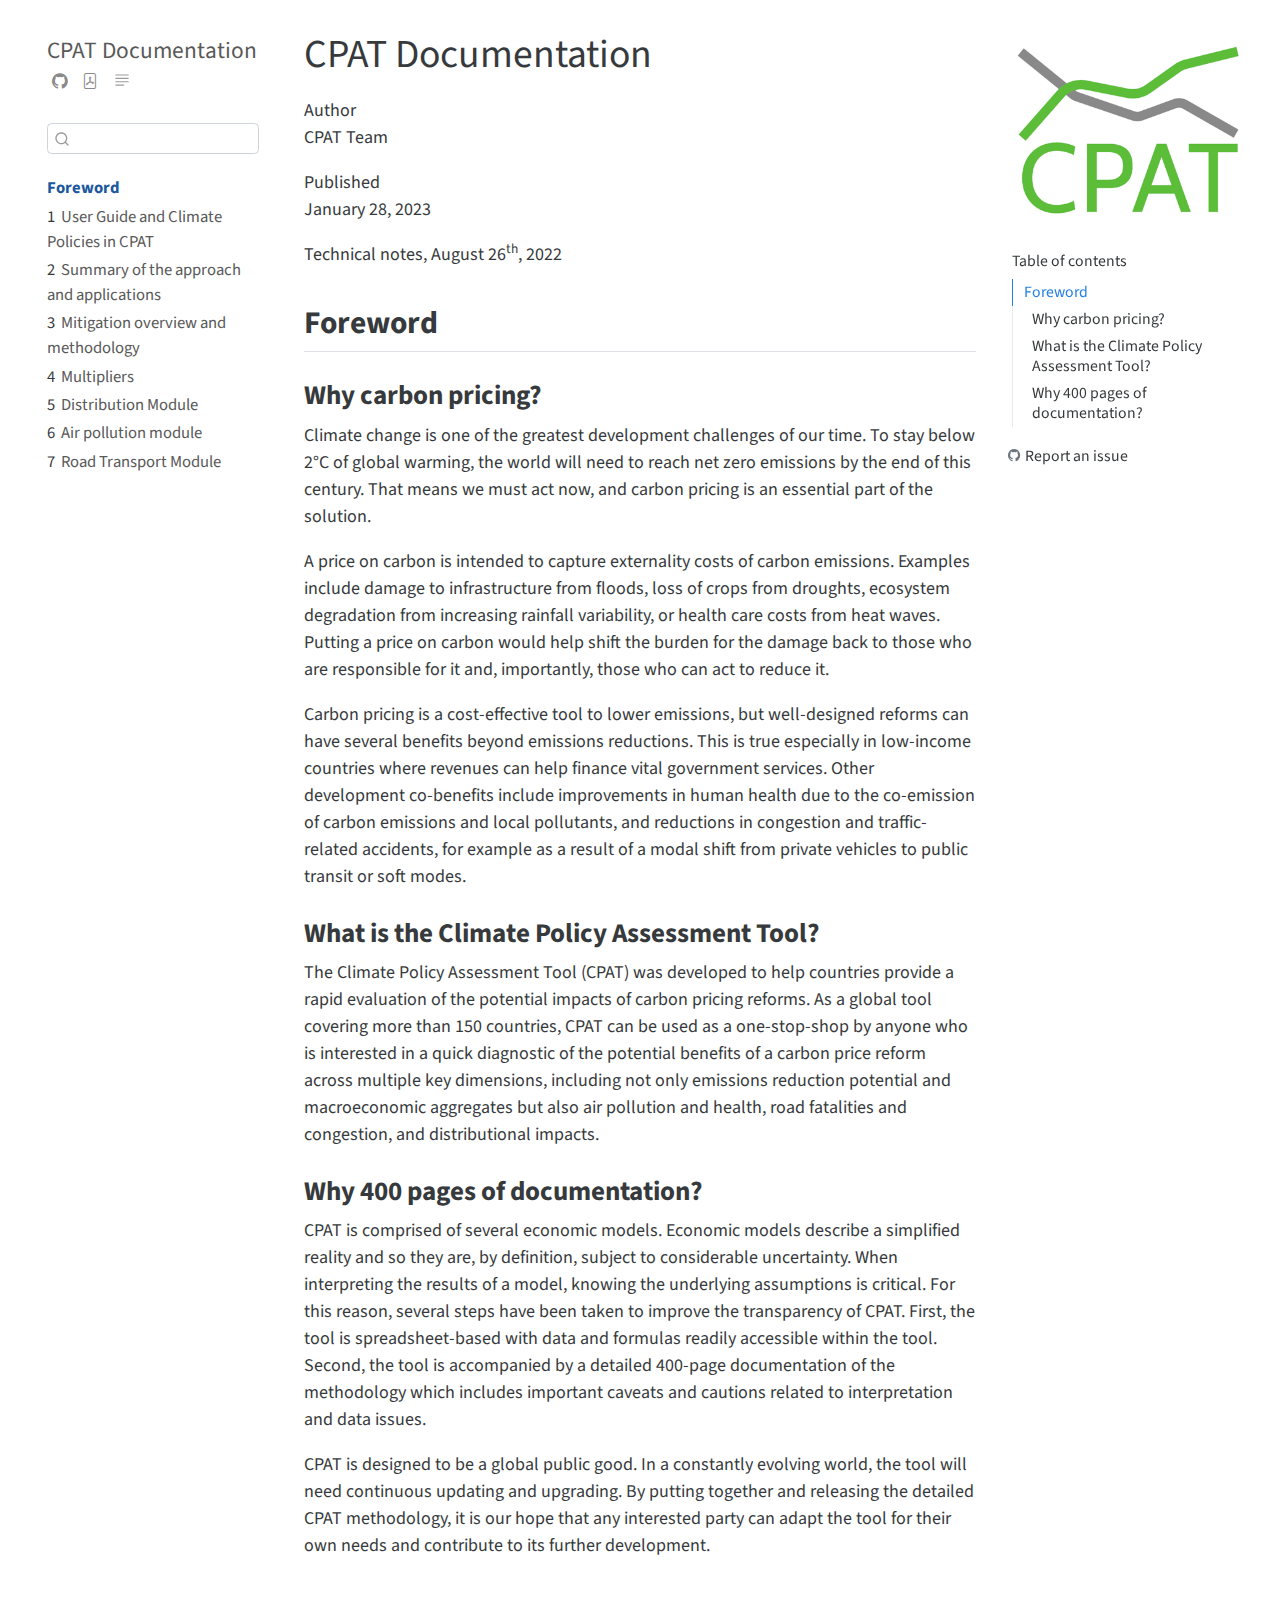
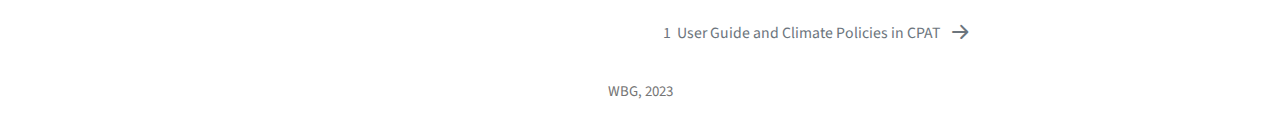
==== docs/index.html @ 5f203716 "Initial commit" ====
<!DOCTYPE html>
<html xmlns="http://www.w3.org/1999/xhtml" lang="en" xml:lang="en"><head>

<meta charset="utf-8">
<meta name="generator" content="quarto-1.2.313">

<meta name="viewport" content="width=device-width, initial-scale=1.0, user-scalable=yes">

<meta name="author" content="CPAT Team">
<meta name="dcterms.date" content="2023-01-28">

<title>CPAT Documentation</title>
<style>
code{white-space: pre-wrap;}
span.smallcaps{font-variant: small-caps;}
div.columns{display: flex; gap: min(4vw, 1.5em);}
div.column{flex: auto; overflow-x: auto;}
div.hanging-indent{margin-left: 1.5em; text-indent: -1.5em;}
ul.task-list{list-style: none;}
ul.task-list li input[type="checkbox"] {
  width: 0.8em;
  margin: 0 0.8em 0.2em -1.6em;
  vertical-align: middle;
}
</style>


<script src="site_libs/quarto-nav/quarto-nav.js"></script>
<script src="site_libs/quarto-nav/headroom.min.js"></script>
<script src="site_libs/clipboard/clipboard.min.js"></script>
<script src="site_libs/quarto-search/autocomplete.umd.js"></script>
<script src="site_libs/quarto-search/fuse.min.js"></script>
<script src="site_libs/quarto-search/quarto-search.js"></script>
<meta name="quarto:offset" content="./">
<link href="./01_User_Guide.html" rel="next">
<link href="././00/media/image1.png" rel="icon" type="image/png">
<script src="site_libs/quarto-html/quarto.js"></script>
<script src="site_libs/quarto-html/popper.min.js"></script>
<script src="site_libs/quarto-html/tippy.umd.min.js"></script>
<script src="site_libs/quarto-html/anchor.min.js"></script>
<link href="site_libs/quarto-html/tippy.css" rel="stylesheet">
<link href="site_libs/quarto-html/quarto-syntax-highlighting.css" rel="stylesheet" id="quarto-text-highlighting-styles">
<script src="site_libs/bootstrap/bootstrap.min.js"></script>
<link href="site_libs/bootstrap/bootstrap-icons.css" rel="stylesheet">
<link href="site_libs/bootstrap/bootstrap.min.css" rel="stylesheet" id="quarto-bootstrap" data-mode="light">
<script id="quarto-search-options" type="application/json">{
  "location": "sidebar",
  "copy-button": false,
  "collapse-after": 3,
  "panel-placement": "start",
  "type": "textbox",
  "limit": 20,
  "language": {
    "search-no-results-text": "No results",
    "search-matching-documents-text": "matching documents",
    "search-copy-link-title": "Copy link to search",
    "search-hide-matches-text": "Hide additional matches",
    "search-more-match-text": "more match in this document",
    "search-more-matches-text": "more matches in this document",
    "search-clear-button-title": "Clear",
    "search-detached-cancel-button-title": "Cancel",
    "search-submit-button-title": "Submit"
  }
}</script>


</head>

<body class="nav-sidebar floating">

<div id="quarto-search-results"></div>
  <header id="quarto-header" class="headroom fixed-top">
  <nav class="quarto-secondary-nav" data-bs-toggle="collapse" data-bs-target="#quarto-sidebar" aria-controls="quarto-sidebar" aria-expanded="false" aria-label="Toggle sidebar navigation" onclick="if (window.quartoToggleHeadroom) { window.quartoToggleHeadroom(); }">
    <div class="container-fluid d-flex justify-content-between">
      <h1 class="quarto-secondary-nav-title">CPAT Documentation</h1>
      <button type="button" class="quarto-btn-toggle btn" aria-label="Show secondary navigation">
        <i class="bi bi-chevron-right"></i>
      </button>
    </div>
  </nav>
</header>
<!-- content -->
<div id="quarto-content" class="quarto-container page-columns page-rows-contents page-layout-article">
<!-- sidebar -->
  <nav id="quarto-sidebar" class="sidebar collapse sidebar-navigation floating overflow-auto">
    <div class="pt-lg-2 mt-2 text-left sidebar-header">
    <div class="sidebar-title mb-0 py-0">
      <a href="./">CPAT Documentation</a> 
        <div class="sidebar-tools-main tools-wide">
    <a href="https://github.com/" title="Source Code" class="sidebar-tool px-1"><i class="bi bi-github"></i></a>
    <a href="./CPAT-Documentation.pdf" title="Download PDF" class="sidebar-tool px-1"><i class="bi bi-file-pdf"></i></a>
  <a href="" class="quarto-reader-toggle sidebar-tool" onclick="window.quartoToggleReader(); return false;" title="Toggle reader mode">
  <div class="quarto-reader-toggle-btn">
  <i class="bi"></i>
  </div>
</a>
</div>
    </div>
      </div>
      <div class="mt-2 flex-shrink-0 align-items-center">
        <div class="sidebar-search">
        <div id="quarto-search" class="" title="Search"></div>
        </div>
      </div>
    <div class="sidebar-menu-container"> 
    <ul class="list-unstyled mt-1">
        <li class="sidebar-item">
  <div class="sidebar-item-container"> 
  <a href="./index.html" class="sidebar-item-text sidebar-link active"><strong>Foreword</strong></a>
  </div>
</li>
        <li class="sidebar-item">
  <div class="sidebar-item-container"> 
  <a href="./01_User_Guide.html" class="sidebar-item-text sidebar-link"><span class="chapter-number">1</span>&nbsp; <span class="chapter-title">User Guide and Climate Policies in CPAT</span></a>
  </div>
</li>
        <li class="sidebar-item">
  <div class="sidebar-item-container"> 
  <a href="./02_Summary.html" class="sidebar-item-text sidebar-link"><span class="chapter-number">2</span>&nbsp; <span class="chapter-title">Summary of the approach and applications</span></a>
  </div>
</li>
        <li class="sidebar-item">
  <div class="sidebar-item-container"> 
  <a href="./03_Mitigation.html" class="sidebar-item-text sidebar-link"><span class="chapter-number">3</span>&nbsp; <span class="chapter-title">Mitigation overview and methodology</span></a>
  </div>
</li>
        <li class="sidebar-item">
  <div class="sidebar-item-container"> 
  <a href="./04_Multipliers.html" class="sidebar-item-text sidebar-link"><span class="chapter-number">4</span>&nbsp; <span class="chapter-title">Multipliers</span></a>
  </div>
</li>
        <li class="sidebar-item">
  <div class="sidebar-item-container"> 
  <a href="./05_Distribution.html" class="sidebar-item-text sidebar-link"><span class="chapter-number">5</span>&nbsp; <span class="chapter-title">Distribution Module</span></a>
  </div>
</li>
        <li class="sidebar-item">
  <div class="sidebar-item-container"> 
  <a href="./06_Air_pollution.html" class="sidebar-item-text sidebar-link"><span class="chapter-number">6</span>&nbsp; <span class="chapter-title">Air pollution module</span></a>
  </div>
</li>
        <li class="sidebar-item">
  <div class="sidebar-item-container"> 
  <a href="./07_Road_Transport.html" class="sidebar-item-text sidebar-link"><span class="chapter-number">7</span>&nbsp; <span class="chapter-title">Road Transport Module</span></a>
  </div>
</li>
    </ul>
    </div>
</nav>
<!-- margin-sidebar -->
    <div id="quarto-margin-sidebar" class="sidebar margin-sidebar"><div class="quarto-margin-header"><div class="margin-header-item">
<p><img src="./00/media/image1.png" class="img-fluid"></p>
</div></div>
        <nav id="TOC" role="doc-toc" class="toc-active">
    <h2 id="toc-title">Table of contents</h2>
   
  <ul>
  <li><a href="#foreword" id="toc-foreword" class="nav-link active" data-scroll-target="#foreword"><strong>Foreword</strong></a>
  <ul>
  <li><a href="#why-carbon-pricing" id="toc-why-carbon-pricing" class="nav-link" data-scroll-target="#why-carbon-pricing"><strong>Why carbon pricing?</strong></a></li>
  <li><a href="#what-is-the-climate-policy-assessment-tool" id="toc-what-is-the-climate-policy-assessment-tool" class="nav-link" data-scroll-target="#what-is-the-climate-policy-assessment-tool"><strong>What is the Climate Policy Assessment Tool?</strong></a></li>
  <li><a href="#why-400-pages-of-documentation" id="toc-why-400-pages-of-documentation" class="nav-link" data-scroll-target="#why-400-pages-of-documentation"><strong>Why 400 pages of documentation?</strong></a></li>
  </ul></li>
  </ul>
<div class="toc-actions"><div><i class="bi bi-github"></i></div><div class="action-links"><p><a href="https://github.com/issues/new" class="toc-action">Report an issue</a></p></div></div></nav>
    </div>
<!-- main -->
<main class="content" id="quarto-document-content">

<header id="title-block-header" class="quarto-title-block default">
<div class="quarto-title">
<h1 class="title d-none d-lg-block">CPAT Documentation</h1>
</div>



<div class="quarto-title-meta">

    <div>
    <div class="quarto-title-meta-heading">Author</div>
    <div class="quarto-title-meta-contents">
             <p>CPAT Team </p>
          </div>
  </div>
    
    <div>
    <div class="quarto-title-meta-heading">Published</div>
    <div class="quarto-title-meta-contents">
      <p class="date">January 28, 2023</p>
    </div>
  </div>
  
    
  </div>
  

</header>

<p>
Technical notes, August 26<sup>th</sup>, 2022
</p>
<section id="foreword" class="level2 unnumbered">
<h2 class="unnumbered anchored" data-anchor-id="foreword"><strong>Foreword</strong></h2>
<section id="why-carbon-pricing" class="level3 unnumbered">
<h3 class="unnumbered anchored" data-anchor-id="why-carbon-pricing"><strong>Why carbon pricing?</strong></h3>
<p>Climate change is one of the greatest development challenges of our time. To stay below 2°C of global warming, the world will need to reach net zero emissions by the end of this century. That means we must act now, and carbon pricing is an essential part of the solution.</p>
<p>A price on carbon is intended to capture externality costs of carbon emissions. Examples include damage to infrastructure from floods, loss of crops from droughts, ecosystem degradation from increasing rainfall variability, or health care costs from heat waves. Putting a price on carbon would help shift the burden for the damage back to those who are responsible for it and, importantly, those who can act to reduce it.</p>
<p>Carbon pricing is a cost-effective tool to lower emissions, but well-designed reforms can have several benefits beyond emissions reductions. This is true especially in low-income countries where revenues can help finance vital government services. Other development co-benefits include improvements in human health due to the co-emission of carbon emissions and local pollutants, and reductions in congestion and traffic-related accidents, for example as a result of a modal shift from private vehicles to public transit or soft modes.</p>
</section>
<section id="what-is-the-climate-policy-assessment-tool" class="level3 unnumbered">
<h3 class="unnumbered anchored" data-anchor-id="what-is-the-climate-policy-assessment-tool"><strong>What is the Climate Policy Assessment Tool?</strong></h3>
<p>The Climate Policy Assessment Tool (CPAT) was developed to help countries provide a rapid evaluation of the potential impacts of carbon pricing reforms. As a global tool covering more than 150 countries, CPAT can be used as a one-stop-shop by anyone who is interested in a quick diagnostic of the potential benefits of a carbon price reform across multiple key dimensions, including not only emissions reduction potential and macroeconomic aggregates but also air pollution and health, road fatalities and congestion, and distributional impacts.</p>
</section>
<section id="why-400-pages-of-documentation" class="level3 unnumbered">
<h3 class="unnumbered anchored" data-anchor-id="why-400-pages-of-documentation"><strong>Why 400 pages of documentation?</strong></h3>
<p>CPAT is comprised of several economic models. Economic models describe a simplified reality and so they are, by definition, subject to considerable uncertainty. When interpreting the results of a model, knowing the underlying assumptions is critical. For this reason, several steps have been taken to improve the transparency of CPAT. First, the tool is spreadsheet-based with data and formulas readily accessible within the tool. Second, the tool is accompanied by a detailed 400-page documentation of the methodology which includes important caveats and cautions related to interpretation and data issues.</p>
<p>CPAT is designed to be a global public good. In a constantly evolving world, the tool will need continuous updating and upgrading. By putting together and releasing the detailed CPAT methodology, it is our hope that any interested party can adapt the tool for their own needs and contribute to its further development.</p>


</section>
</section>

</main> <!-- /main -->
<script id="quarto-html-after-body" type="application/javascript">
window.document.addEventListener("DOMContentLoaded", function (event) {
  const toggleBodyColorMode = (bsSheetEl) => {
    const mode = bsSheetEl.getAttribute("data-mode");
    const bodyEl = window.document.querySelector("body");
    if (mode === "dark") {
      bodyEl.classList.add("quarto-dark");
      bodyEl.classList.remove("quarto-light");
    } else {
      bodyEl.classList.add("quarto-light");
      bodyEl.classList.remove("quarto-dark");
    }
  }
  const toggleBodyColorPrimary = () => {
    const bsSheetEl = window.document.querySelector("link#quarto-bootstrap");
    if (bsSheetEl) {
      toggleBodyColorMode(bsSheetEl);
    }
  }
  toggleBodyColorPrimary();  
  const icon = "";
  const anchorJS = new window.AnchorJS();
  anchorJS.options = {
    placement: 'right',
    icon: icon
  };
  anchorJS.add('.anchored');
  const clipboard = new window.ClipboardJS('.code-copy-button', {
    target: function(trigger) {
      return trigger.previousElementSibling;
    }
  });
  clipboard.on('success', function(e) {
    // button target
    const button = e.trigger;
    // don't keep focus
    button.blur();
    // flash "checked"
    button.classList.add('code-copy-button-checked');
    var currentTitle = button.getAttribute("title");
    button.setAttribute("title", "Copied!");
    let tooltip;
    if (window.bootstrap) {
      button.setAttribute("data-bs-toggle", "tooltip");
      button.setAttribute("data-bs-placement", "left");
      button.setAttribute("data-bs-title", "Copied!");
      tooltip = new bootstrap.Tooltip(button, 
        { trigger: "manual", 
          customClass: "code-copy-button-tooltip",
          offset: [0, -8]});
      tooltip.show();    
    }
    setTimeout(function() {
      if (tooltip) {
        tooltip.hide();
        button.removeAttribute("data-bs-title");
        button.removeAttribute("data-bs-toggle");
        button.removeAttribute("data-bs-placement");
      }
      button.setAttribute("title", currentTitle);
      button.classList.remove('code-copy-button-checked');
    }, 1000);
    // clear code selection
    e.clearSelection();
  });
  function tippyHover(el, contentFn) {
    const config = {
      allowHTML: true,
      content: contentFn,
      maxWidth: 500,
      delay: 100,
      arrow: false,
      appendTo: function(el) {
          return el.parentElement;
      },
      interactive: true,
      interactiveBorder: 10,
      theme: 'quarto',
      placement: 'bottom-start'
    };
    window.tippy(el, config); 
  }
  const noterefs = window.document.querySelectorAll('a[role="doc-noteref"]');
  for (var i=0; i<noterefs.length; i++) {
    const ref = noterefs[i];
    tippyHover(ref, function() {
      // use id or data attribute instead here
      let href = ref.getAttribute('data-footnote-href') || ref.getAttribute('href');
      try { href = new URL(href).hash; } catch {}
      const id = href.replace(/^#\/?/, "");
      const note = window.document.getElementById(id);
      return note.innerHTML;
    });
  }
  const findCites = (el) => {
    const parentEl = el.parentElement;
    if (parentEl) {
      const cites = parentEl.dataset.cites;
      if (cites) {
        return {
          el,
          cites: cites.split(' ')
        };
      } else {
        return findCites(el.parentElement)
      }
    } else {
      return undefined;
    }
  };
  var bibliorefs = window.document.querySelectorAll('a[role="doc-biblioref"]');
  for (var i=0; i<bibliorefs.length; i++) {
    const ref = bibliorefs[i];
    const citeInfo = findCites(ref);
    if (citeInfo) {
      tippyHover(citeInfo.el, function() {
        var popup = window.document.createElement('div');
        citeInfo.cites.forEach(function(cite) {
          var citeDiv = window.document.createElement('div');
          citeDiv.classList.add('hanging-indent');
          citeDiv.classList.add('csl-entry');
          var biblioDiv = window.document.getElementById('ref-' + cite);
          if (biblioDiv) {
            citeDiv.innerHTML = biblioDiv.innerHTML;
          }
          popup.appendChild(citeDiv);
        });
        return popup.innerHTML;
      });
    }
  }
});
</script>
<nav class="page-navigation">
  <div class="nav-page nav-page-previous">
  </div>
  <div class="nav-page nav-page-next">
      <a href="./01_User_Guide.html" class="pagination-link">
        <span class="nav-page-text"><span class="chapter-number">1</span>&nbsp; <span class="chapter-title">User Guide and Climate Policies in CPAT</span></span> <i class="bi bi-arrow-right-short"></i>
      </a>
  </div>
</nav>
</div> <!-- /content -->
<footer class="footer">
  <div class="nav-footer">
      <div class="nav-footer-center">WBG, 2023</div>
  </div>
</footer>



</body></html>
---- docs/site_libs/quarto-html/tippy.css ----
.tippy-box[data-animation=fade][data-state=hidden]{opacity:0}[data-tippy-root]{max-width:calc(100vw - 10px)}.tippy-box{position:relative;background-color:#333;color:#fff;border-radius:4px;font-size:14px;line-height:1.4;white-space:normal;outline:0;transition-property:transform,visibility,opacity}.tippy-box[data-placement^=top]>.tippy-arrow{bottom:0}.tippy-box[data-placement^=top]>.tippy-arrow:before{bottom:-7px;left:0;border-width:8px 8px 0;border-top-color:initial;transform-origin:center top}.tippy-box[data-placement^=bottom]>.tippy-arrow{top:0}.tippy-box[data-placement^=bottom]>.tippy-arrow:before{top:-7px;left:0;border-width:0 8px 8px;border-bottom-color:initial;transform-origin:center bottom}.tippy-box[data-placement^=left]>.tippy-arrow{right:0}.tippy-box[data-placement^=left]>.tippy-arrow:before{border-width:8px 0 8px 8px;border-left-color:initial;right:-7px;transform-origin:center left}.tippy-box[data-placement^=right]>.tippy-arrow{left:0}.tippy-box[data-placement^=right]>.tippy-arrow:before{left:-7px;border-width:8px 8px 8px 0;border-right-color:initial;transform-origin:center right}.tippy-box[data-inertia][data-state=visible]{transition-timing-function:cubic-bezier(.54,1.5,.38,1.11)}.tippy-arrow{width:16px;height:16px;color:#333}.tippy-arrow:before{content:"";position:absolute;border-color:transparent;border-style:solid}.tippy-content{position:relative;padding:5px 9px;z-index:1}
---- docs/site_libs/quarto-html/quarto-syntax-highlighting.css ----
/* quarto syntax highlight colors */
:root {
  --quarto-hl-ot-color: #003B4F;
  --quarto-hl-at-color: #657422;
  --quarto-hl-ss-color: #20794D;
  --quarto-hl-an-color: #5E5E5E;
  --quarto-hl-fu-color: #4758AB;
  --quarto-hl-st-color: #20794D;
  --quarto-hl-cf-color: #003B4F;
  --quarto-hl-op-color: #5E5E5E;
  --quarto-hl-er-color: #AD0000;
  --quarto-hl-bn-color: #AD0000;
  --quarto-hl-al-color: #AD0000;
  --quarto-hl-va-color: #111111;
  --quarto-hl-bu-color: inherit;
  --quarto-hl-ex-color: inherit;
  --quarto-hl-pp-color: #AD0000;
  --quarto-hl-in-color: #5E5E5E;
  --quarto-hl-vs-color: #20794D;
  --quarto-hl-wa-color: #5E5E5E;
  --quarto-hl-do-color: #5E5E5E;
  --quarto-hl-im-color: #00769E;
  --quarto-hl-ch-color: #20794D;
  --quarto-hl-dt-color: #AD0000;
  --quarto-hl-fl-color: #AD0000;
  --quarto-hl-co-color: #5E5E5E;
  --quarto-hl-cv-color: #5E5E5E;
  --quarto-hl-cn-color: #8f5902;
  --quarto-hl-sc-color: #5E5E5E;
  --quarto-hl-dv-color: #AD0000;
  --quarto-hl-kw-color: #003B4F;
}

/* other quarto variables */
:root {
  --quarto-font-monospace: SFMono-Regular, Menlo, Monaco, Consolas, "Liberation Mono", "Courier New", monospace;
}

pre > code.sourceCode > span {
  color: #003B4F;
}

code span {
  color: #003B4F;
}

code.sourceCode > span {
  color: #003B4F;
}

div.sourceCode,
div.sourceCode pre.sourceCode {
  color: #003B4F;
}

code span.ot {
  color: #003B4F;
}

code span.at {
  color: #657422;
}

code span.ss {
  color: #20794D;
}

code span.an {
  color: #5E5E5E;
}

code span.fu {
  color: #4758AB;
}

code span.st {
  color: #20794D;
}

code span.cf {
  color: #003B4F;
}

code span.op {
  color: #5E5E5E;
}

code span.er {
  color: #AD0000;
}

code span.bn {
  color: #AD0000;
}

code span.al {
  color: #AD0000;
}

code span.va {
  color: #111111;
}

code span.pp {
  color: #AD0000;
}

code span.in {
  color: #5E5E5E;
}

code span.vs {
  color: #20794D;
}

code span.wa {
  color: #5E5E5E;
  font-style: italic;
}

code span.do {
  color: #5E5E5E;
  font-style: italic;
}

code span.im {
  color: #00769E;
}

code span.ch {
  color: #20794D;
}

code span.dt {
  color: #AD0000;
}

code span.fl {
  color: #AD0000;
}

code span.co {
  color: #5E5E5E;
}

code span.cv {
  color: #5E5E5E;
  font-style: italic;
}

code span.cn {
  color: #8f5902;
}

code span.sc {
  color: #5E5E5E;
}

code span.dv {
  color: #AD0000;
}

code span.kw {
  color: #003B4F;
}

.prevent-inlining {
  content: "</";
}

/*# sourceMappingURL=debc5d5d77c3f9108843748ff7464032.css.map */
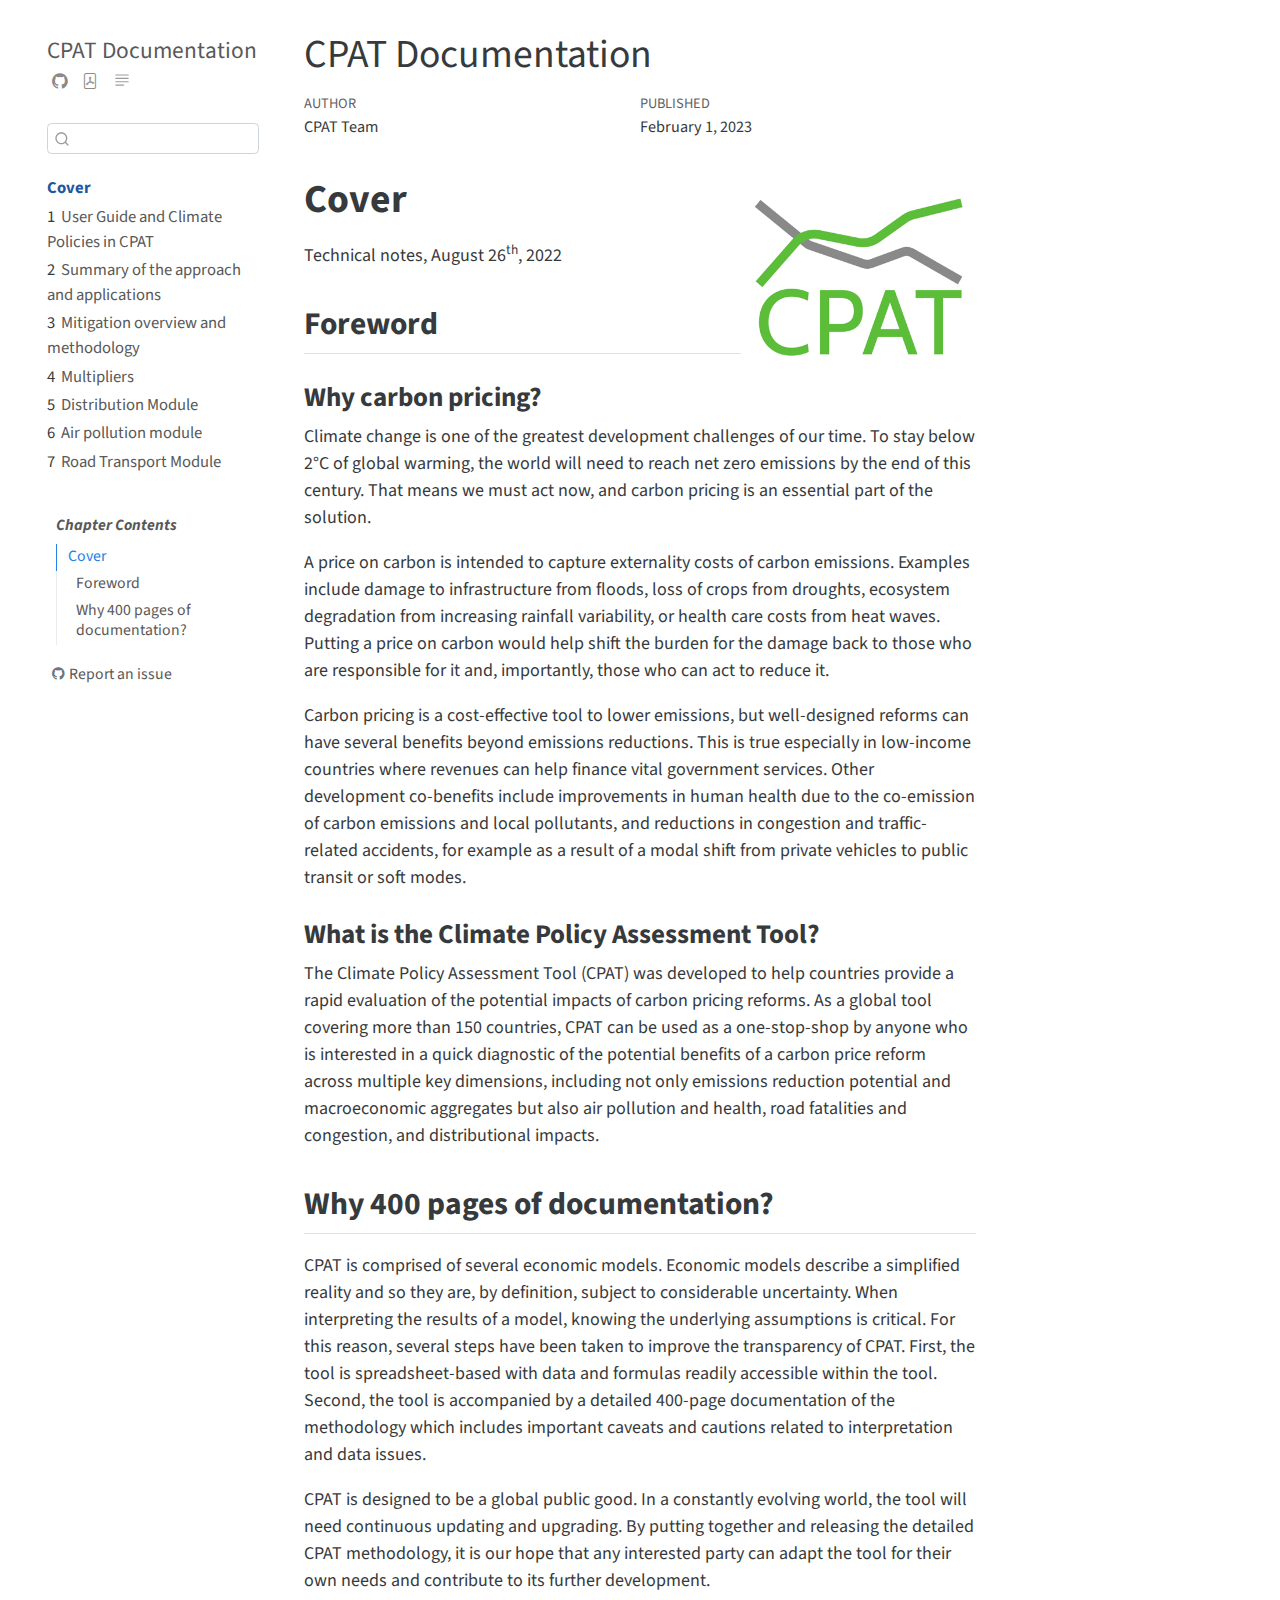
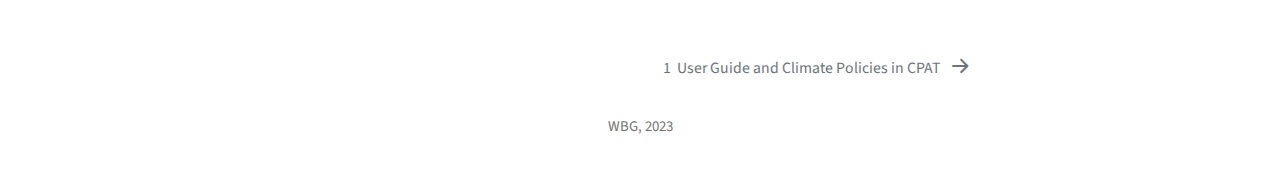
==== commit 86337c10: "Initial commit" ====
--- a/docs/index.html
+++ b/docs/index.html
@@ -7,7 +7,7 @@
 <meta name="viewport" content="width=device-width, initial-scale=1.0, user-scalable=yes">
 
 <meta name="author" content="CPAT Team">
-<meta name="dcterms.date" content="2023-01-28">
+<meta name="dcterms.date" content="2023-02-01">
 
 <title>CPAT Documentation</title>
 <style>
@@ -106,7 +106,7 @@
     <ul class="list-unstyled mt-1">
         <li class="sidebar-item">
   <div class="sidebar-item-container"> 
-  <a href="./index.html" class="sidebar-item-text sidebar-link active"><strong>Foreword</strong></a>
+  <a href="./index.html" class="sidebar-item-text sidebar-link active"><strong>Cover</strong></a>
   </div>
 </li>
         <li class="sidebar-item">
@@ -146,23 +146,24 @@
 </li>
     </ul>
     </div>
-</nav>
-<!-- margin-sidebar -->
-    <div id="quarto-margin-sidebar" class="sidebar margin-sidebar"><div class="quarto-margin-header"><div class="margin-header-item">
-<p><img src="./00/media/image1.png" class="img-fluid"></p>
-</div></div>
-        <nav id="TOC" role="doc-toc" class="toc-active">
-    <h2 id="toc-title">Table of contents</h2>
+    <nav id="TOC" role="doc-toc" class="toc-active">
+    <h2 id="toc-title"><strong><em>Chapter Contents</em></strong></h2>
    
   <ul>
-  <li><a href="#foreword" id="toc-foreword" class="nav-link active" data-scroll-target="#foreword"><strong>Foreword</strong></a>
+  <li><a href="#cover" id="toc-cover" class="nav-link active" data-scroll-target="#cover"><strong>Cover</strong></a>
   <ul>
+  <li><a href="#foreword" id="toc-foreword" class="nav-link" data-scroll-target="#foreword"><strong>Foreword</strong></a>
+  <ul class="collapse">
   <li><a href="#why-carbon-pricing" id="toc-why-carbon-pricing" class="nav-link" data-scroll-target="#why-carbon-pricing"><strong>Why carbon pricing?</strong></a></li>
   <li><a href="#what-is-the-climate-policy-assessment-tool" id="toc-what-is-the-climate-policy-assessment-tool" class="nav-link" data-scroll-target="#what-is-the-climate-policy-assessment-tool"><strong>What is the Climate Policy Assessment Tool?</strong></a></li>
+  </ul></li>
   <li><a href="#why-400-pages-of-documentation" id="toc-why-400-pages-of-documentation" class="nav-link" data-scroll-target="#why-400-pages-of-documentation"><strong>Why 400 pages of documentation?</strong></a></li>
   </ul></li>
   </ul>
 <div class="toc-actions"><div><i class="bi bi-github"></i></div><div class="action-links"><p><a href="https://github.com/issues/new" class="toc-action">Report an issue</a></p></div></div></nav>
+</nav>
+<!-- margin-sidebar -->
+    <div id="quarto-margin-sidebar" class="sidebar margin-sidebar">
     </div>
 <!-- main -->
 <main class="content" id="quarto-document-content">
@@ -186,7 +187,7 @@
     <div>
     <div class="quarto-title-meta-heading">Published</div>
     <div class="quarto-title-meta-contents">
-      <p class="date">January 28, 2023</p>
+      <p class="date">February 1, 2023</p>
     </div>
   </div>
   
@@ -196,6 +197,9 @@
 
 </header>
 
+
+<section id="cover" class="level1 unnumbered">
+<p><img src="./00/media/image1.png" title="CPAT Documentation" class="quarto-cover-image img-fluid"></p><h1 class="unnumbered"><strong>Cover</strong></h1>
 <p>
 Technical notes, August 26<sup>th</sup>, 2022
 </p>
@@ -211,8 +215,9 @@
 <h3 class="unnumbered anchored" data-anchor-id="what-is-the-climate-policy-assessment-tool"><strong>What is the Climate Policy Assessment Tool?</strong></h3>
 <p>The Climate Policy Assessment Tool (CPAT) was developed to help countries provide a rapid evaluation of the potential impacts of carbon pricing reforms. As a global tool covering more than 150 countries, CPAT can be used as a one-stop-shop by anyone who is interested in a quick diagnostic of the potential benefits of a carbon price reform across multiple key dimensions, including not only emissions reduction potential and macroeconomic aggregates but also air pollution and health, road fatalities and congestion, and distributional impacts.</p>
 </section>
-<section id="why-400-pages-of-documentation" class="level3 unnumbered">
-<h3 class="unnumbered anchored" data-anchor-id="why-400-pages-of-documentation"><strong>Why 400 pages of documentation?</strong></h3>
+</section>
+<section id="why-400-pages-of-documentation" class="level2 unnumbered">
+<h2 class="unnumbered anchored" data-anchor-id="why-400-pages-of-documentation"><strong>Why 400 pages of documentation?</strong></h2>
 <p>CPAT is comprised of several economic models. Economic models describe a simplified reality and so they are, by definition, subject to considerable uncertainty. When interpreting the results of a model, knowing the underlying assumptions is critical. For this reason, several steps have been taken to improve the transparency of CPAT. First, the tool is spreadsheet-based with data and formulas readily accessible within the tool. Second, the tool is accompanied by a detailed 400-page documentation of the methodology which includes important caveats and cautions related to interpretation and data issues.</p>
 <p>CPAT is designed to be a global public good. In a constantly evolving world, the tool will need continuous updating and upgrading. By putting together and releasing the detailed CPAT methodology, it is our hope that any interested party can adapt the tool for their own needs and contribute to its further development.</p>
 
